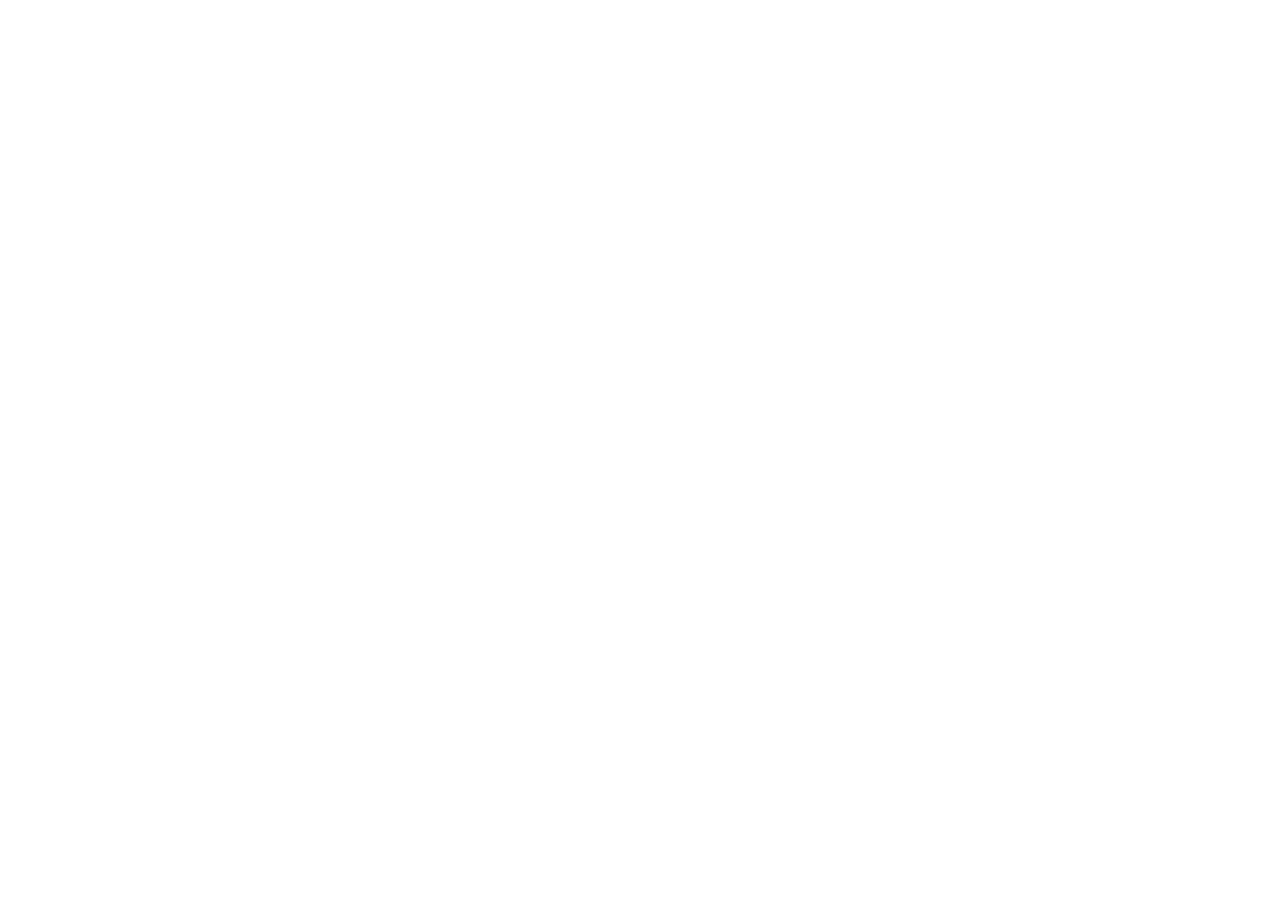
==== booking_tickets.html @ eb769986 "feat: add booking tickets page and add link to buy button" ====
<!DOCTYPE html>
<html lang="en">
<head>
    <meta charset="UTF-8">
    <meta name="viewport" content="width=device-width, initial-scale=1.0">
    <link rel="stylesheet" href="booking-style.css">
    <link rel="icon" href="assets/favicon.ico" type="image/x-icon">
    <title>Booking Tickets</title>
</head>
<body>
    
</body>
</html>
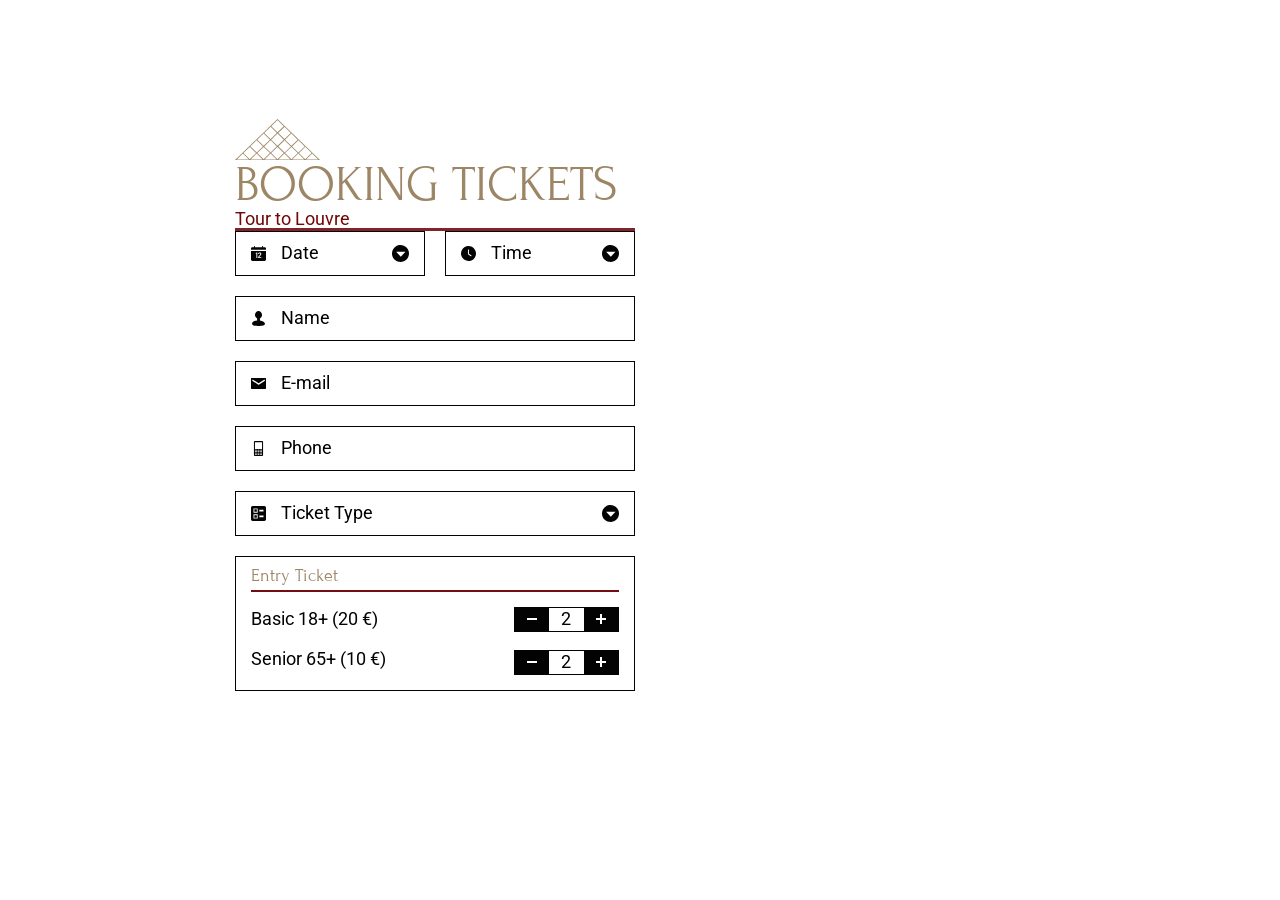
==== commit 0249365f: "feat: add information block" ====
--- a/booking_tickets.html
+++ b/booking_tickets.html
@@ -8,6 +8,63 @@
     <title>Booking Tickets</title>
 </head>
 <body>
-    
+    <div class="container">
+        <div class="information">
+            <img src="/assets/svg/booking/logo.svg" alt="" class="logo">
+            <p class="information-title">Booking tickets</p>
+            <p class="information-subtitle">Tour to Louvre</p>
+            <div class="information-line"></div>
+            <div class="date-time">
+                <div class="button date-button">
+                    <img src="assets/svg/booking/date.svg" alt="" class="button-image">
+                    <p class="button-text">Date</p>
+                    <img src="assets/svg/booking/arrow.svg" alt="" class="button-arrow">
+                </div>
+                <div class="button time-button">
+                    <img src="assets/svg/booking/time.svg" alt="" class="button-image">
+                    <p class="button-text">Time</p>
+                    <img src="assets/svg/booking/arrow.svg" alt="" class="button-arrow">
+                </div>
+            </div>
+            <div class="button name-button">
+                <img src="assets/svg/booking/name.svg" alt="" class="button-image">
+                <p class="button-text">Name</p>
+            </div>
+            <div class="button email-button">
+                <img src="assets/svg/booking/email.svg" alt="" class="button-image">
+                <p class="button-text">E-mail</p>
+            </div>
+            <div class="button phone-button">
+                <img src="assets/svg/booking/tel.svg" alt="" class="button-image">
+                <p class="button-text">Phone</p>
+            </div>
+            <div class="button ticket-type-button">
+                <img src="assets/svg/booking/ballot.svg" alt="" class="button-image">
+                <p class="button-text">Ticket Type</p>
+                <img src="assets/svg/booking/arrow.svg" alt="" class="button-arrow">
+            </div>
+            <div class="entry-ticket">
+                <p class="entry-ticket-title">Entry ticket</p>
+                <div class="entry-ticket-line"></div>
+                <div class="entry-ticket-basic">
+                    <p class="entry-ticket-text">Basic 18+ (20 €)</p>
+                    <div class="entry-ticket-counter counter-basic">
+                        <div class="counter-minus"><div class="minus"></div></div>
+                        <div class="counter-num"><p class="num">2</p></div>
+                        <div class="counter-plus"><img src="assets/svg/booking/Vector.svg" alt="" class="plus"></div>
+                    </div>
+                </div>
+                <div class="entry-ticket-senior">
+                    <p class="entry-ticket-text">Senior 65+ (10 €)</p>
+                    <div class="entry-ticket-counter counter-senior">
+                        <div class="counter-minus"><div class="minus"></div></div>
+                        <div class="counter-num"><p class="num">2</p></div>
+                        <div class="counter-plus"><img src="assets/svg/booking/Vector.svg" alt="" class="plus"></div>
+                    </div>
+                </div>
+            </div>
+        </div>
+        <div class="overview"></div>
+    </div>
 </body>
 </html>
--- a/booking-style.css
+++ b/booking-style.css
@@ -0,0 +1,183 @@
+@import url('https://fonts.googleapis.com/css2?family=Bebas+Neue&family=DM+Serif+Text:ital@0;1&family=Forum&family=Roboto:ital,wght@0,100..900;1,100..900&display=swap');
+*{
+    box-sizing: border-box;
+    margin: 0;
+    padding: 0;
+}
+body{
+    min-height: 100vh;
+    max-width: 1920px;
+    width: 100vw;
+    display:flex;
+    justify-content: center;
+    align-items: center;
+    justify-self: center;
+    overflow-x: hidden;
+}
+.container{
+    width: 970px;
+    height: 663px;
+    display: flex;
+    flex-direction: row;
+    margin: 91px 235px;
+}
+.information{
+    display:flex;
+    flex-direction: column;
+    width: 400px;
+    height: 663px;
+}
+.logo{
+    width: 85px;
+    height: 41px;
+}
+.information-title{
+    font-family: Forum;
+    font-weight: 400;
+    font-size: 50px;
+    line-height: 100%;
+    letter-spacing: 0%;
+    text-transform: uppercase;
+    color: #9D8665;
+}
+.information-subtitle{
+    font-family: Roboto;
+    font-weight: 400;
+    font-size: 18px;
+    line-height: 100%;
+    letter-spacing: 0%;
+    color: #710707;
+}
+.information-line{
+    width: 100%;
+    height: 3px;
+    opacity: 0.9;
+    background-color: #740C11;
+}
+.date-time{
+    width: 100%;
+    display: flex;
+    justify-content: space-between
+}
+.button{
+    position: relative;
+    height: 45px;
+    border: 1px solid #030303;
+    display:flex;
+    align-items: center;
+    margin-bottom: 20px;
+    padding: 0 15px;
+}
+.button-image{
+    width: 15px;
+    height: 15px;
+}
+.date-button{
+    width: 190px;
+}
+.time-button{
+    width: 190px;
+}
+.button-text{
+    font-family: Roboto;
+    font-weight: 400;
+    font-size: 18px;
+    line-height: 100%;
+    letter-spacing: 0%;
+    vertical-align: middle;
+    margin-left: 15px;
+}
+.button-arrow{ 
+    position: absolute;
+    height: 17px;
+    width: 17px;
+    right: 0;
+    margin-right: 15px;
+}
+.entry-ticket{
+    height: 135px;
+    width: 100%;
+    border: 1px solid #030303;
+    padding: 10px 15px 15px;
+}
+.entry-ticket-title{
+    font-family: Forum;
+    font-weight: 400;
+    font-size: 18px;
+    line-height: 100%;
+    letter-spacing: 0%;
+    text-transform: capitalize;
+    color:#9D8665;
+}
+.entry-ticket-line{
+    width: 100%;
+    height: 2px;
+    background-color: #740C11;
+    margin-top: 5px;
+    margin-bottom: 15px;
+}
+.entry-ticket-basic{
+    display: flex;
+    justify-content: space-between;
+    align-items: center;
+    margin-bottom: 18px;
+}
+.entry-ticket-senior{
+    display: flex;
+    justify-content: space-between;
+}
+.entry-ticket-text{
+    font-family: Roboto;
+    font-weight: 400;
+    font-size: 18px;
+    line-height: 100%;
+    letter-spacing: 0%;
+    color: #030303;
+}
+.entry-ticket-counter{
+    width: 105px;
+    height: 25px;
+    display: flex;
+    justify-content: space-between;
+    align-items: center;
+    border: 1px solid #030303;
+}
+.counter-minus{
+    width: 35px;
+    height: 25px;
+    background-color: #030303;
+    display: flex;
+    justify-content: center;
+    align-items: center;
+}
+.minus{
+    width: 10px;
+    height: 2px;
+    background-color: #fff;
+}
+.counter-num{
+    width: 35px;
+    height: 25px;
+    display: flex;
+    justify-content: center;
+    align-items: center;
+}
+.num{
+    font-family: Roboto;
+    font-weight: 400;
+    font-size: 18px;
+    line-height: 100%;
+    letter-spacing: 0%;
+}
+.counter-plus{
+    width: 35px;
+    height: 25px;
+    background-color: #030303;
+    display: flex;
+    justify-content: center;
+    align-items: center;
+}
+.plus{
+    width: 10px;
+    height: 10px;
+}
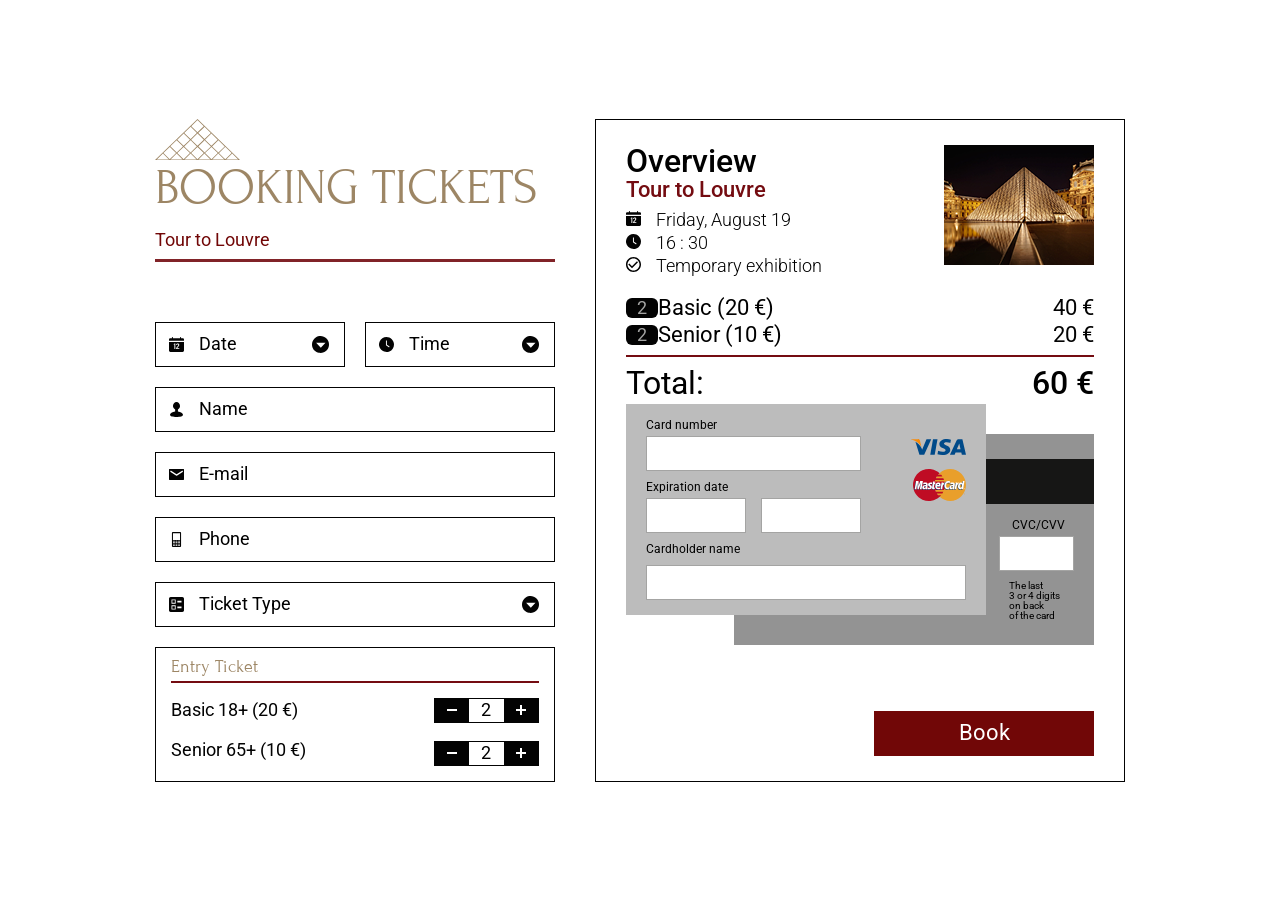
==== commit fee72e5f: "feat: add payment block" ====
--- a/booking_tickets.html
+++ b/booking_tickets.html
@@ -64,7 +64,64 @@
                 </div>
             </div>
         </div>
-        <div class="overview"></div>
+        <div class="payment">
+            <div class="payment-info">
+                <p class="payment-title">Overview</p>
+                <p class="payment-subtitle">Tour to Louvre</p>
+                <div class="payment-info-sting">
+                    <img src="assets/svg/booking/date.svg" alt="" class="payment-icons">
+                    <p class="payment-info-text">Friday, August 19</p>
+                </div>
+                <div class="payment-info-sting">
+                    <img src="assets/svg/booking/time.svg" alt="" class="payment-icons">
+                    <p class="payment-info-text">16 : 30</p>
+                </div>
+                <div class="payment-info-sting">
+                    <img src="assets/svg/booking/check_circle_outline.svg" alt="" class="payment-icons">
+                    <p class="payment-info-text">Temporary exhibition</p>
+                </div>
+                <img src="assets/img/booking/payment-info-image.png" alt="" class="payment-info-image">
+            </div>
+            <div class="payment-total">
+                <div class="payment-total-string">
+                    <div class="num-box"><p class="payment-total-num">2</p></div>
+                    <p class="payment-total-text">Basic (20 €)</p>
+                    <p class="payment-total-value">40 €</p>
+                </div>
+                <div class="payment-total-string">
+                    <div class="num-box"><p class="payment-total-num">2</p></div>
+                    <p class="payment-total-text">Senior (10 €)</p>
+                    <p class="payment-total-value">20 €</p>
+                </div>
+                <div class="payment-total-line"></div>
+                <div class="payment-total-string">
+                    <p class="payment-total-title">Total:</p>
+                    <p class="payment-total-sum">60 €</p>
+                </div>
+            </div>
+            <div class="card">
+                <div class="card-front">
+                    <img src="assets/svg/booking/Visa.svg" alt="" class="visa">
+                    <img src="assets/svg/booking/Mastercard.svg" alt="" class="mastercard">
+                    <p class="card-text">Card number</p>
+                    <form><input type="tel" pattern="[0-9]{4}[0-9]{4}[0-9]{4}[0-9]{4}" class="card-num"></form>
+                    <p class="card-text">Expiration date</p>
+                    <div class="card-date">
+                        <form><input type="number" min="1" max="12" class="card-month"></form>
+                        <form><input type="number" min="2025" max="2035" class="card-year"></form>
+                    </div>
+                    <p class="card-text">Cardholder name</p>
+                    <form><input type="text" class="card-name"></form>
+                </div>
+                <div class="card-back">
+                    <div class="card-line"></div>
+                    <p class="card-text cvv">CVC/CVV</p>
+                    <form><input type="text" class="card-cvv"></form>
+                    <p class="cart-text back-expl">The last <br>3 or 4 digits on back <br>of the card</p>
+                </div>
+            </div>
+            <div class="book-button"><p class="payment-button-text">Book</p></div>
+        </div>
     </div>
 </body>
 </html>
--- a/booking-style.css
+++ b/booking-style.css
@@ -6,7 +6,7 @@
 }
 body{
     min-height: 100vh;
-    max-width: 1920px;
+    max-width: 1440px;
     width: 100vw;
     display:flex;
     justify-content: center;
@@ -30,6 +30,7 @@
 .logo{
     width: 85px;
     height: 41px;
+    margin-bottom: 3px;
 }
 .information-title{
     font-family: Forum;
@@ -39,6 +40,7 @@
     letter-spacing: 0%;
     text-transform: uppercase;
     color: #9D8665;
+    margin-bottom: 18px;
 }
 .information-subtitle{
     font-family: Roboto;
@@ -53,6 +55,8 @@
     height: 3px;
     opacity: 0.9;
     background-color: #740C11;
+    margin-top: 10px;
+    margin-bottom: 60px;
 }
 .date-time{
     width: 100%;
@@ -66,7 +70,7 @@
     display:flex;
     align-items: center;
     margin-bottom: 20px;
-    padding: 0 15px;
+    padding: 0 13px;
 }
 .button-image{
     width: 15px;
@@ -180,4 +184,259 @@
 .plus{
     width: 10px;
     height: 10px;
-}+}
+.payment{
+    position: relative;
+    margin-left: 40px;
+    display: flex;
+    flex-direction: column;
+    width: 530px;
+    height: 663px;
+    border: 1px solid #030303;
+    padding: 25px 30px;
+}
+.payment-info{
+    display:flex;
+    flex-direction: column;
+    position: relative;
+}
+.payment-title{
+    font-family: Roboto;
+    font-weight: 500;
+    font-size: 32px;
+    line-height: 100%;
+    letter-spacing: 0%;
+    margin-bottom: 2px;
+}
+.payment-subtitle{
+    font-family: Roboto;
+    font-weight: 500;
+    font-size: 22px;
+    line-height: 100%;
+    letter-spacing: 0%;
+    color: #740C11;
+    margin-bottom: 5px;
+}
+.payment-info-sting{
+    display: flex;
+    flex-direction: row;
+    margin-top: 5px;
+}
+.payment-icons{
+    width: 15px;
+    height: 15px;
+}
+.payment-info-text{
+    font-family: Roboto;
+    font-weight: 300;
+    font-size: 18px;
+    line-height: 100%;
+    letter-spacing: 0%;
+    margin-left: 15px;
+}
+.payment-info-image{
+    width: 150px;
+    height: 120px;
+    position: absolute;
+    right: 0;
+    top: 0;
+}
+.payment-total{
+    display: flex;
+    flex-direction: column;
+    margin-top: 22px;
+}
+.payment-total-string{
+    position: relative;
+    display: flex;
+    justify-content: start;
+    align-items: center;
+    margin-bottom: 5px;
+}
+.num-box{
+    background-color: #030303;
+    width: 32px;
+    height: 20px;
+    border-radius: 6px;
+    display: flex;
+    justify-content: center;
+    align-items: center;
+}
+.payment-total-num{
+    font-family: Roboto;
+    font-weight: 400;
+    font-size: 18px;
+    line-height: 100%;
+    letter-spacing: 0%;
+    color: #A4A4A3;
+}
+.payment-total-text{
+    font-family: Roboto;
+    font-weight: 400;
+    font-size: 22px;
+    line-height: 100%;
+    letter-spacing: 0%;
+}
+.payment-total-value{
+    font-family: Roboto;
+    font-weight: 400;
+    font-size: 22px;
+    line-height: 100%;
+    letter-spacing: 0%;
+    color: #030303;
+    position: absolute;
+    right: 0;
+}
+.payment-total-line{
+    width: 100%;
+    height: 2px;
+    background-color: #740C11;
+    margin-top: 4px;
+    margin-bottom: 10px;
+}
+.payment-total-title{
+    font-family: Roboto;
+    font-weight: 400;
+    font-size: 32px;
+    line-height: 100%;
+    letter-spacing: 0%;
+}
+.payment-total-sum{
+    font-family: Roboto;
+    font-weight: 500;
+    font-size: 32px;
+    line-height: 100%;
+    letter-spacing: 0%;
+    position: absolute;
+    right: 0;
+}
+.card{
+    position: relative;
+}
+.card-front{
+    z-index: 2;
+    position: relative;
+    padding: 15px 20px;
+    width: 360px;
+    height: 211px;
+    background-color: #BCBCBC;
+    display: flex;
+    flex-direction: column;
+}
+.card-text{
+    font-family: Roboto;
+    font-weight: 400;
+    font-size: 12px;
+    line-height: 100%;
+    letter-spacing: 0%; 
+    margin-bottom: 5px;
+}
+.card-num{
+    width: 215px;
+    height: 35px;
+    margin-bottom: 10px;
+    border: 0.5px solid #A4A4A3;
+}
+.card-date{
+    display: flex;
+    margin-bottom: 10px;
+}
+.card-month{
+    width: 100px;
+    height: 35px;
+    margin-right: 15px;
+    border: 0.5px solid #A4A4A3;
+}
+.card-year{
+    width: 100px;
+    height: 35px;
+    border: 0.5px solid #A4A4A3;
+}
+.card-name{
+    width: 320px;
+    height: 35px;
+    margin-top: 5px;
+    border: 0.5px solid #A4A4A3;
+}
+.visa{
+    width: 55px;
+    height: 16px;
+    position: absolute;
+    right: 0;
+    top:0;
+    margin-right: 20px;
+    margin-top: 35px;
+}
+.mastercard{
+    width: 53px;
+    height: 32px;
+    position: absolute;
+    right: 0;
+    top:0;
+    margin-right: 20px;
+    margin-top: 65px;
+}
+.card-back{
+    z-index: 1;
+    position: absolute;
+    width: 360px;
+    height: 211px;
+    background-color: #939393;
+    right: 0;
+    top:0;
+    margin-top: 30px;
+    display: flex;
+    flex-direction: column;
+    align-items: end;
+}
+.card-line{
+    width: 100%;
+    height: 45px;
+    background-color: #161615;
+    margin-top: 25px;
+    margin-bottom: 15px;
+}
+.cvv{
+    margin-right: 29px;
+}
+.card-cvv{
+    width: 75px;
+    height: 35px;
+    margin-right: 20px;
+    margin-bottom: 10px;
+    border: 0.5px solid #A4A4A3;
+}
+.back-expl{
+    font-family: Roboto;
+    font-weight: 400;
+    font-size: 10px;
+    line-height: 100%;
+    letter-spacing: 0%;
+    width: 55px;
+    height: 50px;
+    margin-right: 30px;
+}
+.book-button{
+    width: 220px;
+    height: 45px;
+    background-color: #710707;
+    position:absolute;
+    right: 0;
+    bottom: 0;
+    margin-bottom: 25px;
+    margin-right: 30px;
+    display: flex;
+    justify-content: center;
+    align-items: center;
+}
+.payment-button-text{
+    font-family: Roboto;
+    font-weight: 400;
+    font-size: 22px;
+    line-height: 100%;
+    letter-spacing: 0%;
+    color: #fff;
+}
+.book-button:hover{
+    cursor: pointer;
+}
